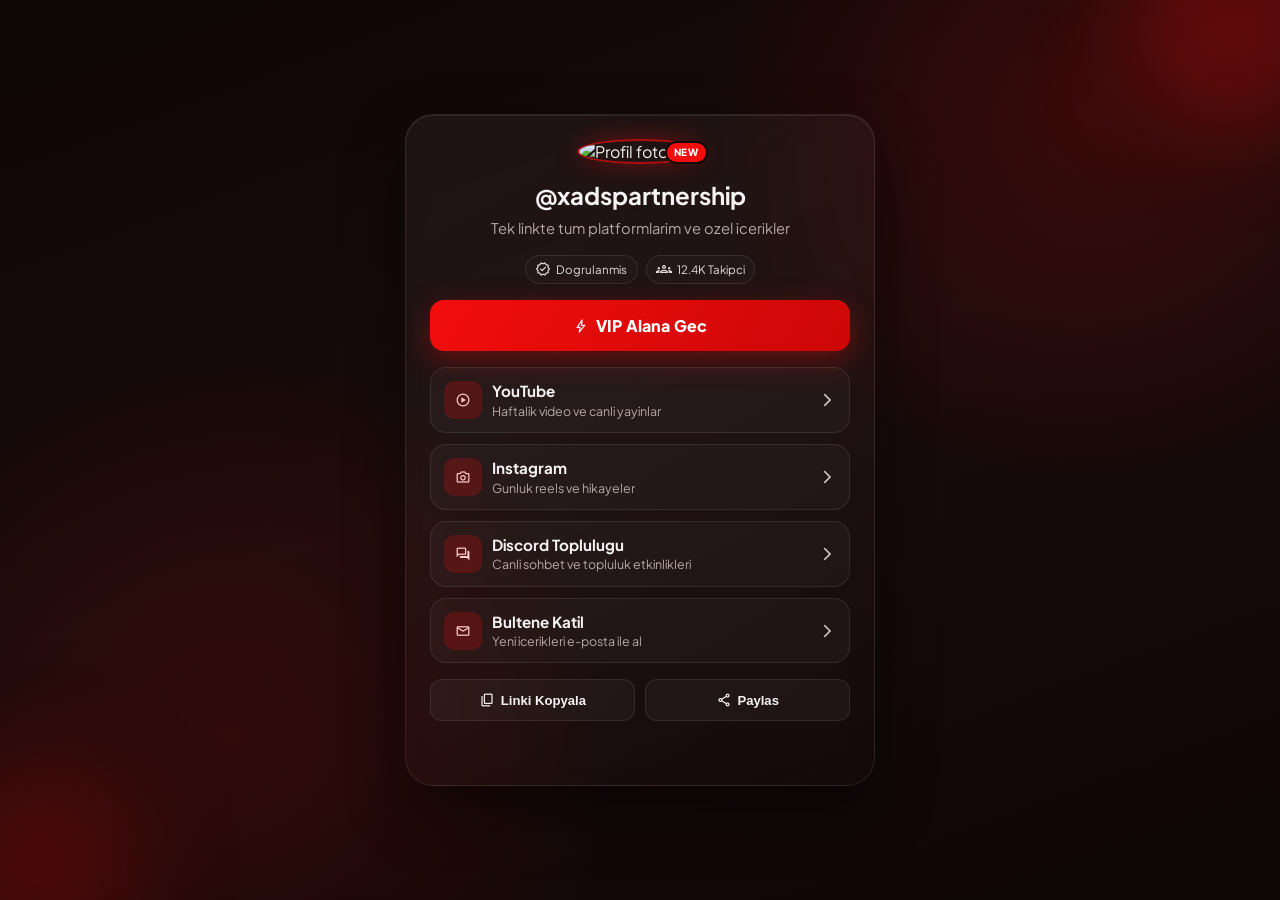
==== index.html @ 0bd26619 "first commit" ====
<!DOCTYPE html>
<html lang="tr">
  <head>
    <meta charset="UTF-8" />
    <meta name="viewport" content="width=device-width, initial-scale=1.0" />
    <title>XADS | Link Sayfasi</title>
    <link rel="preconnect" href="https://fonts.googleapis.com" />
    <link rel="preconnect" href="https://fonts.gstatic.com" crossorigin />
    <link
      href="https://fonts.googleapis.com/css2?family=Plus+Jakarta+Sans:wght@400;500;700;800&display=swap"
      rel="stylesheet"
    />
    <link
      href="https://fonts.googleapis.com/css2?family=Material+Symbols+Outlined:FILL@0..1&display=swap"
      rel="stylesheet"
    />
    <link rel="stylesheet" href="styles.css" />
  </head>
  <body>
    <div class="bg-orb orb-one" aria-hidden="true"></div>
    <div class="bg-orb orb-two" aria-hidden="true"></div>

    <main class="page-shell">
      <section class="profile-card">
        <header class="profile-header">
          <div class="avatar-wrap">
            <img
              src="https://images.unsplash.com/photo-1488426862026-3ee34a7d66df?auto=format&fit=crop&w=240&q=80"
              alt="Profil fotografi"
              class="avatar"
            />
            <span class="badge">NEW</span>
          </div>
          <h1>@xadspartnership</h1>
          <p class="subtitle">Tek linkte tum platformlarim ve ozel icerikler</p>
          <div class="meta-row">
            <span class="meta-pill">
              <span class="material-symbols-outlined">verified</span>
              Dogrulanmis
            </span>
            <span class="meta-pill">
              <span class="material-symbols-outlined">groups</span>
              12.4K Takipci
            </span>
          </div>
        </header>

        <a class="vip-btn" href="https://example.com/vip" target="_blank" rel="noreferrer">
          <span class="material-symbols-outlined">bolt</span>
          VIP Alana Gec
        </a>

        <section class="links" id="linksContainer" aria-label="Profil linkleri"></section>

        <div class="quick-actions">
          <button type="button" class="action-btn" id="copyBtn">
            <span class="material-symbols-outlined">content_copy</span>
            Linki Kopyala
          </button>
          <button type="button" class="action-btn" id="shareBtn">
            <span class="material-symbols-outlined">share</span>
            Paylas
          </button>
        </div>

        <p class="status-text" id="statusText" aria-live="polite"></p>
      </section>
    </main>

    <script src="script.js"></script>
  </body>
</html>
---- styles.css ----
:root {
  --bg: #130808;
  --bg-soft: #1b0d0d;
  --text: #f5f3f3;
  --muted: #b8a8a8;
  --accent: #f20d0d;
  --accent-soft: rgba(242, 13, 13, 0.22);
  --card: rgba(255, 255, 255, 0.03);
  --border: rgba(255, 255, 255, 0.09);
}

* {
  box-sizing: border-box;
}

html,
body {
  margin: 0;
  padding: 0;
}

body {
  min-height: 100svh;
  font-family: "Plus Jakarta Sans", sans-serif;
  color: var(--text);
  background:
    radial-gradient(circle at 85% 12%, rgba(242, 13, 13, 0.16), transparent 28%),
    radial-gradient(circle at 18% 82%, rgba(242, 13, 13, 0.12), transparent 30%),
    linear-gradient(160deg, #0f0606, #190b0b 48%, #0f0606);
  display: grid;
  place-items: center;
  padding: 1rem;
}

.page-shell {
  width: 100%;
  max-width: 470px;
}

.profile-card {
  background: linear-gradient(150deg, rgba(255, 255, 255, 0.05), rgba(255, 255, 255, 0.01));
  border: 1px solid var(--border);
  border-radius: 28px;
  padding: 1.25rem;
  backdrop-filter: blur(10px);
  box-shadow:
    0 25px 60px rgba(0, 0, 0, 0.45),
    inset 0 1px 0 rgba(255, 255, 255, 0.08);
}

.profile-header {
  text-align: center;
}

.avatar-wrap {
  position: relative;
  width: fit-content;
  margin: 0 auto 1rem;
}

.avatar {
  width: 96px;
  height: 96px;
  border-radius: 50%;
  object-fit: cover;
  border: 2px solid rgba(242, 13, 13, 0.7);
  box-shadow: 0 0 24px rgba(242, 13, 13, 0.36);
}

.badge {
  position: absolute;
  right: -4px;
  bottom: 0;
  background: var(--accent);
  color: #fff;
  border-radius: 999px;
  font-size: 0.62rem;
  padding: 0.2rem 0.46rem;
  font-weight: 800;
  letter-spacing: 0.04em;
  border: 2px solid var(--bg);
}

h1 {
  margin: 0;
  font-size: 1.35rem;
}

.subtitle {
  margin: 0.55rem auto 0;
  max-width: 30ch;
  color: var(--muted);
  font-size: 0.92rem;
  line-height: 1.45;
}

.meta-row {
  margin-top: 0.95rem;
  display: flex;
  justify-content: center;
  gap: 0.5rem;
  flex-wrap: wrap;
}

.meta-pill {
  border: 1px solid var(--border);
  border-radius: 999px;
  padding: 0.35rem 0.6rem;
  color: #e6dddd;
  font-size: 0.72rem;
  display: inline-flex;
  gap: 0.3rem;
  align-items: center;
  background: rgba(255, 255, 255, 0.02);
}

.material-symbols-outlined {
  font-size: 1rem;
  line-height: 1;
  vertical-align: middle;
}

.vip-btn {
  width: 100%;
  margin-top: 1rem;
  border: none;
  border-radius: 14px;
  padding: 0.95rem 1rem;
  text-decoration: none;
  color: #fff;
  font-weight: 800;
  letter-spacing: 0.01em;
  display: inline-flex;
  align-items: center;
  justify-content: center;
  gap: 0.45rem;
  background: linear-gradient(120deg, #f20d0d, #cc0707);
  box-shadow: 0 8px 28px rgba(242, 13, 13, 0.36);
  transition: transform 0.2s ease, box-shadow 0.2s ease;
}

.vip-btn:hover {
  transform: translateY(-2px);
  box-shadow: 0 12px 30px rgba(242, 13, 13, 0.5);
}

.links {
  margin-top: 1rem;
  display: grid;
  gap: 0.7rem;
}

.link-item {
  text-decoration: none;
  color: var(--text);
  border: 1px solid var(--border);
  border-radius: 16px;
  padding: 0.8rem;
  background: var(--card);
  display: grid;
  grid-template-columns: auto 1fr auto;
  gap: 0.65rem;
  align-items: center;
  transition: border-color 0.2s ease, transform 0.2s ease, background 0.2s ease;
  animation: reveal 0.45s ease both;
  animation-delay: calc(var(--index) * 80ms);
}

.link-item:hover {
  transform: translateY(-2px);
  border-color: rgba(242, 13, 13, 0.45);
  background: rgba(242, 13, 13, 0.1);
}

.link-icon {
  width: 38px;
  height: 38px;
  border-radius: 10px;
  display: grid;
  place-items: center;
  background: var(--accent-soft);
  color: #ffcece;
}

.link-copy h3 {
  margin: 0;
  font-size: 0.95rem;
}

.link-copy p {
  margin: 0.15rem 0 0;
  color: var(--muted);
  font-size: 0.78rem;
}

.arrow-icon {
  color: #d8c7c7;
}

.quick-actions {
  margin-top: 1rem;
  display: grid;
  grid-template-columns: 1fr 1fr;
  gap: 0.6rem;
}

.action-btn {
  border: 1px solid var(--border);
  border-radius: 12px;
  padding: 0.75rem 0.65rem;
  background: rgba(255, 255, 255, 0.04);
  color: var(--text);
  display: inline-flex;
  justify-content: center;
  align-items: center;
  gap: 0.35rem;
  font-size: 0.82rem;
  font-weight: 700;
  cursor: pointer;
  transition: background 0.2s ease, border-color 0.2s ease;
}

.action-btn:hover {
  background: rgba(242, 13, 13, 0.16);
  border-color: rgba(242, 13, 13, 0.5);
}

.status-text {
  min-height: 1.1rem;
  text-align: center;
  margin-top: 0.65rem;
  color: #f6a2a2;
  font-size: 0.76rem;
}

.bg-orb {
  position: fixed;
  width: 220px;
  height: 220px;
  border-radius: 50%;
  filter: blur(50px);
  z-index: -1;
  pointer-events: none;
}

.orb-one {
  top: -90px;
  right: -70px;
  background: rgba(242, 13, 13, 0.28);
}

.orb-two {
  left: -80px;
  bottom: -80px;
  background: rgba(242, 13, 13, 0.2);
}

@keyframes reveal {
  from {
    opacity: 0;
    transform: translateY(10px);
  }

  to {
    opacity: 1;
    transform: translateY(0);
  }
}

@media (min-width: 640px) {
  .profile-card {
    padding: 1.5rem;
  }

  h1 {
    font-size: 1.5rem;
  }
}

@media (prefers-reduced-motion: reduce) {
  *,
  *::before,
  *::after {
    animation: none !important;
    transition: none !important;
  }
}
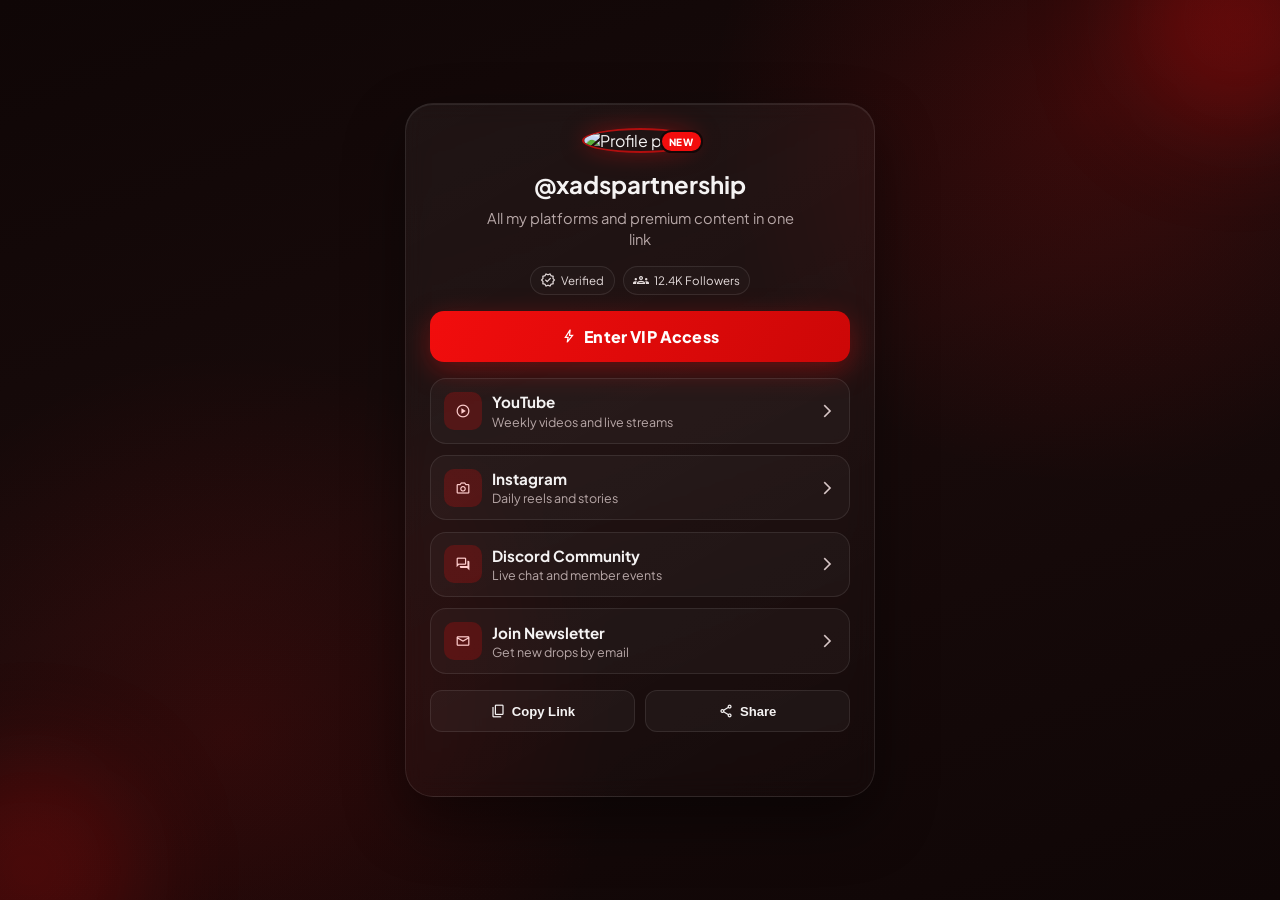
==== commit 1a43786a: "second" ====
--- a/index.html
+++ b/index.html
@@ -1,9 +1,9 @@
 <!DOCTYPE html>
-<html lang="tr">
+<html lang="en">
   <head>
     <meta charset="UTF-8" />
     <meta name="viewport" content="width=device-width, initial-scale=1.0" />
-    <title>XADS | Link Sayfasi</title>
+    <title data-i18n="meta.pageTitle">XADS | Link Page</title>
     <link rel="preconnect" href="https://fonts.googleapis.com" />
     <link rel="preconnect" href="https://fonts.gstatic.com" crossorigin />
     <link
@@ -25,41 +25,49 @@
         <header class="profile-header">
           <div class="avatar-wrap">
             <img
-              src="https://images.unsplash.com/photo-1488426862026-3ee34a7d66df?auto=format&fit=crop&w=240&q=80"
-              alt="Profil fotografi"
+              src="https://cdn1.telesco.pe/file/[base64].jpg"
+              alt="Profile photo"
+              data-i18n-attr="alt:profile.avatarAlt"
               class="avatar"
             />
             <span class="badge">NEW</span>
           </div>
           <h1>@xadspartnership</h1>
-          <p class="subtitle">Tek linkte tum platformlarim ve ozel icerikler</p>
+          <p class="subtitle" data-i18n="profile.subtitle">
+            All my platforms and premium content in one link
+          </p>
           <div class="meta-row">
-            <span class="meta-pill">
+            <span class="meta-pill" data-i18n-attr="aria-label:profile.verified">
               <span class="material-symbols-outlined">verified</span>
-              Dogrulanmis
+              <span data-i18n="profile.verified">Verified</span>
             </span>
-            <span class="meta-pill">
+            <span class="meta-pill" data-i18n-attr="aria-label:profile.followers">
               <span class="material-symbols-outlined">groups</span>
-              12.4K Takipci
+              <span data-i18n="profile.followers">12.4K Followers</span>
             </span>
           </div>
         </header>
 
         <a class="vip-btn" href="https://example.com/vip" target="_blank" rel="noreferrer">
           <span class="material-symbols-outlined">bolt</span>
-          VIP Alana Gec
+          <span data-i18n="cta.vip">Enter VIP Access</span>
         </a>
 
-        <section class="links" id="linksContainer" aria-label="Profil linkleri"></section>
+        <section
+          class="links"
+          id="linksContainer"
+          aria-label="Profile links"
+          data-i18n-attr="aria-label:links.aria"
+        ></section>
 
         <div class="quick-actions">
           <button type="button" class="action-btn" id="copyBtn">
             <span class="material-symbols-outlined">content_copy</span>
-            Linki Kopyala
+            <span data-i18n="actions.copy">Copy Link</span>
           </button>
           <button type="button" class="action-btn" id="shareBtn">
             <span class="material-symbols-outlined">share</span>
-            Paylas
+            <span data-i18n="actions.share">Share</span>
           </button>
         </div>
 
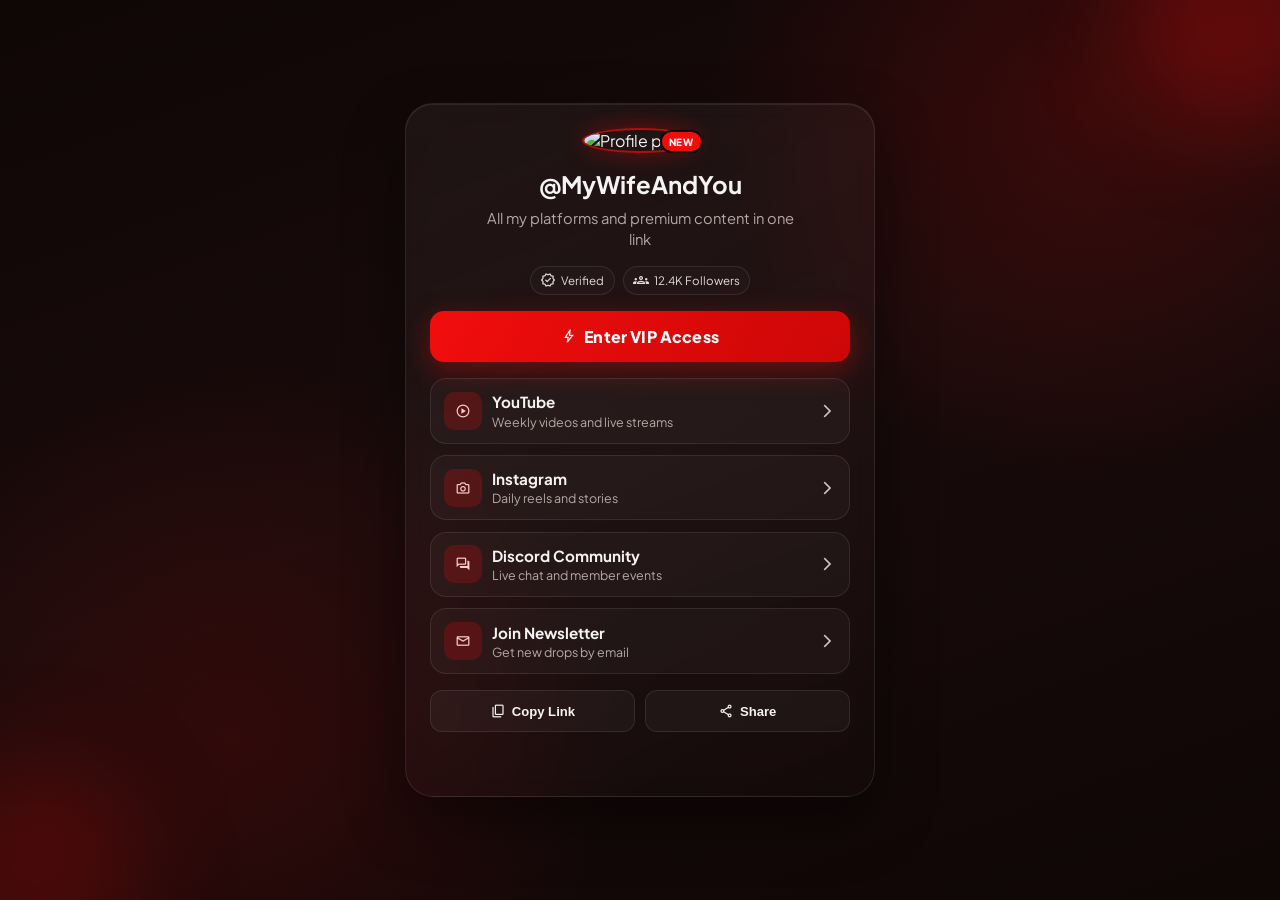
==== commit bc8840cb: "Update index.html" ====
--- a/index.html
+++ b/index.html
@@ -32,7 +32,7 @@
             />
             <span class="badge">NEW</span>
           </div>
-          <h1>@xadspartnership</h1>
+          <h1>@MyWifeAndYou</h1>
           <p class="subtitle" data-i18n="profile.subtitle">
             All my platforms and premium content in one link
           </p>
@@ -43,7 +43,7 @@
             </span>
             <span class="meta-pill" data-i18n-attr="aria-label:profile.followers">
               <span class="material-symbols-outlined">groups</span>
-              <span data-i18n="profile.followers">12.4K Followers</span>
+              <span data-i18n="profile.followers">487,3K Followers</span>
             </span>
           </div>
         </header>
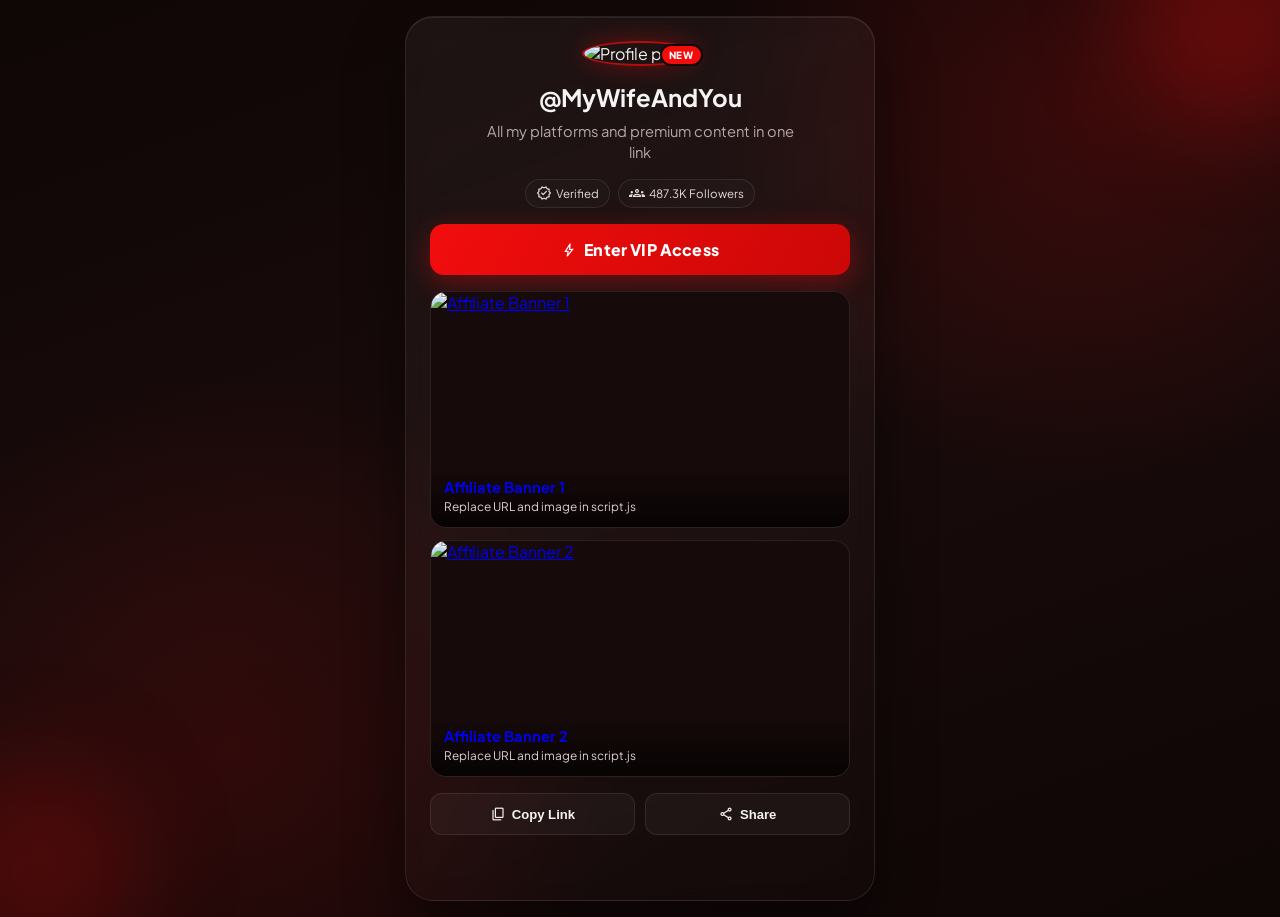
==== commit a32f76f9: "third" ====
--- a/index.html
+++ b/index.html
@@ -54,10 +54,10 @@
         </a>
 
         <section
-          class="links"
-          id="linksContainer"
-          aria-label="Profile links"
-          data-i18n-attr="aria-label:links.aria"
+          class="affiliate-banners"
+          id="affiliateBanners"
+          aria-label="Affiliate banners"
+          data-i18n-attr="aria-label:banners.aria"
         ></section>
 
         <div class="quick-actions">
--- a/styles.css
+++ b/styles.css
@@ -144,57 +144,57 @@
   box-shadow: 0 12px 30px rgba(242, 13, 13, 0.5);
 }
 
-.links {
+.affiliate-banners {
   margin-top: 1rem;
   display: grid;
-  gap: 0.7rem;
-}
-
-.link-item {
-  text-decoration: none;
-  color: var(--text);
+  gap: 0.75rem;
+}
+
+.affiliate-banner {
+  position: relative;
+  display: block;
+  overflow: hidden;
   border: 1px solid var(--border);
   border-radius: 16px;
-  padding: 0.8rem;
-  background: var(--card);
-  display: grid;
-  grid-template-columns: auto 1fr auto;
-  gap: 0.65rem;
-  align-items: center;
+  background: #170a0a;
   transition: border-color 0.2s ease, transform 0.2s ease, background 0.2s ease;
   animation: reveal 0.45s ease both;
   animation-delay: calc(var(--index) * 80ms);
-}
-
-.link-item:hover {
+  min-height: 140px;
+}
+
+.affiliate-banner:hover {
   transform: translateY(-2px);
   border-color: rgba(242, 13, 13, 0.45);
-  background: rgba(242, 13, 13, 0.1);
-}
-
-.link-icon {
-  width: 38px;
-  height: 38px;
-  border-radius: 10px;
-  display: grid;
-  place-items: center;
-  background: var(--accent-soft);
-  color: #ffcece;
-}
-
-.link-copy h3 {
+}
+
+.affiliate-banner img {
+  width: 100%;
+  height: 100%;
+  min-height: 140px;
+  aspect-ratio: 16 / 9;
+  display: block;
+  object-fit: cover;
+}
+
+.affiliate-overlay {
+  position: absolute;
+  left: 0;
+  right: 0;
+  bottom: 0;
+  padding: 0.85rem 0.8rem;
+  background: linear-gradient(to top, rgba(0, 0, 0, 0.7), transparent);
+}
+
+.affiliate-overlay h3 {
   margin: 0;
-  font-size: 0.95rem;
-}
-
-.link-copy p {
-  margin: 0.15rem 0 0;
-  color: var(--muted);
-  font-size: 0.78rem;
-}
-
-.arrow-icon {
-  color: #d8c7c7;
+  font-size: 0.92rem;
+}
+
+.affiliate-overlay p {
+  margin: 0.2rem 0 0;
+  color: #ddd0d0;
+  font-size: 0.74rem;
 }
 
 .quick-actions {
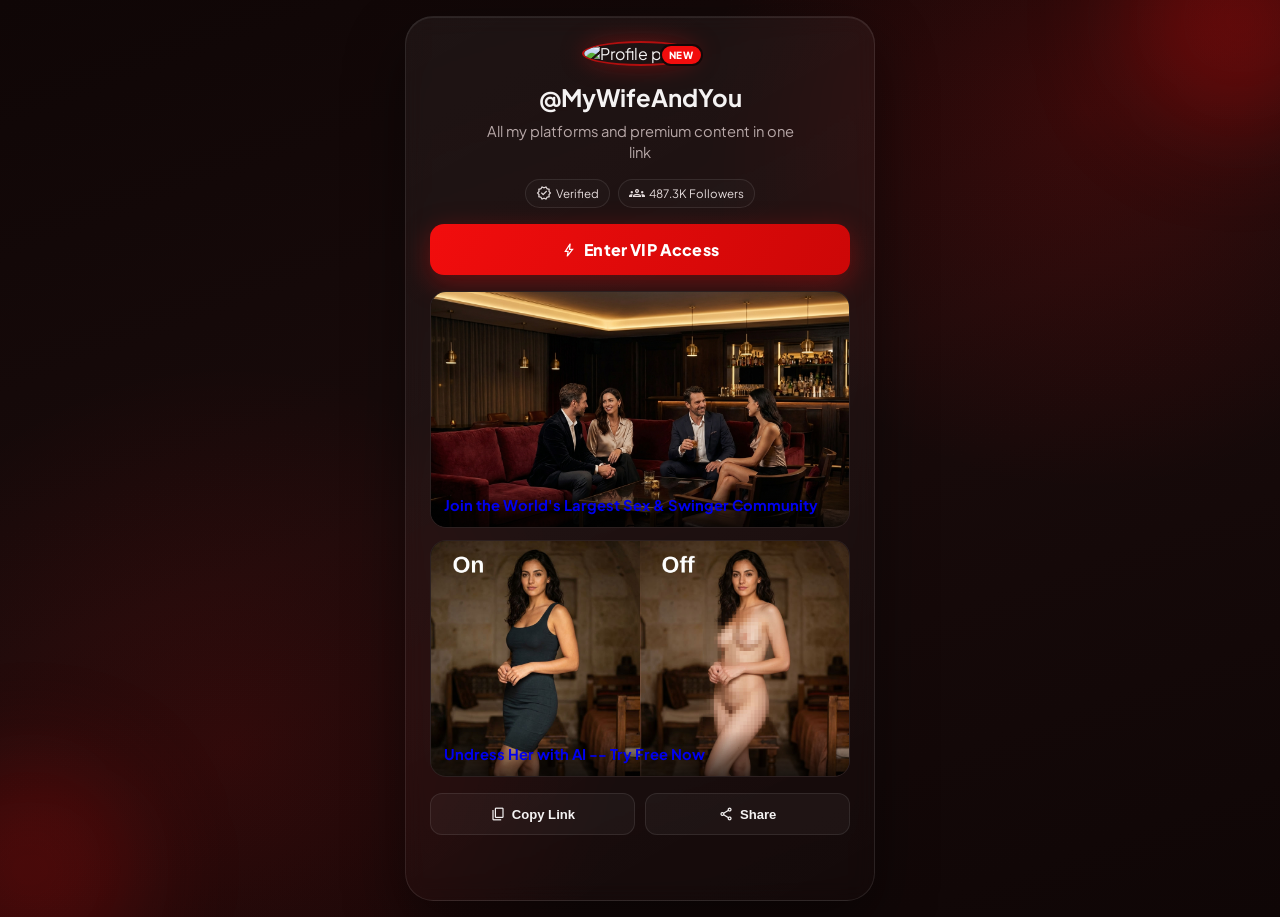
==== commit b516eef3: "forth" ====
--- a/index.html
+++ b/index.html
@@ -48,7 +48,7 @@
           </div>
         </header>
 
-        <a class="vip-btn" href="https://example.com/vip" target="_blank" rel="noreferrer">
+        <a class="vip-btn" href="https://t.co/6aD6LCg7ik" target="_blank" rel="noreferrer">
           <span class="material-symbols-outlined">bolt</span>
           <span data-i18n="cta.vip">Enter VIP Access</span>
         </a>
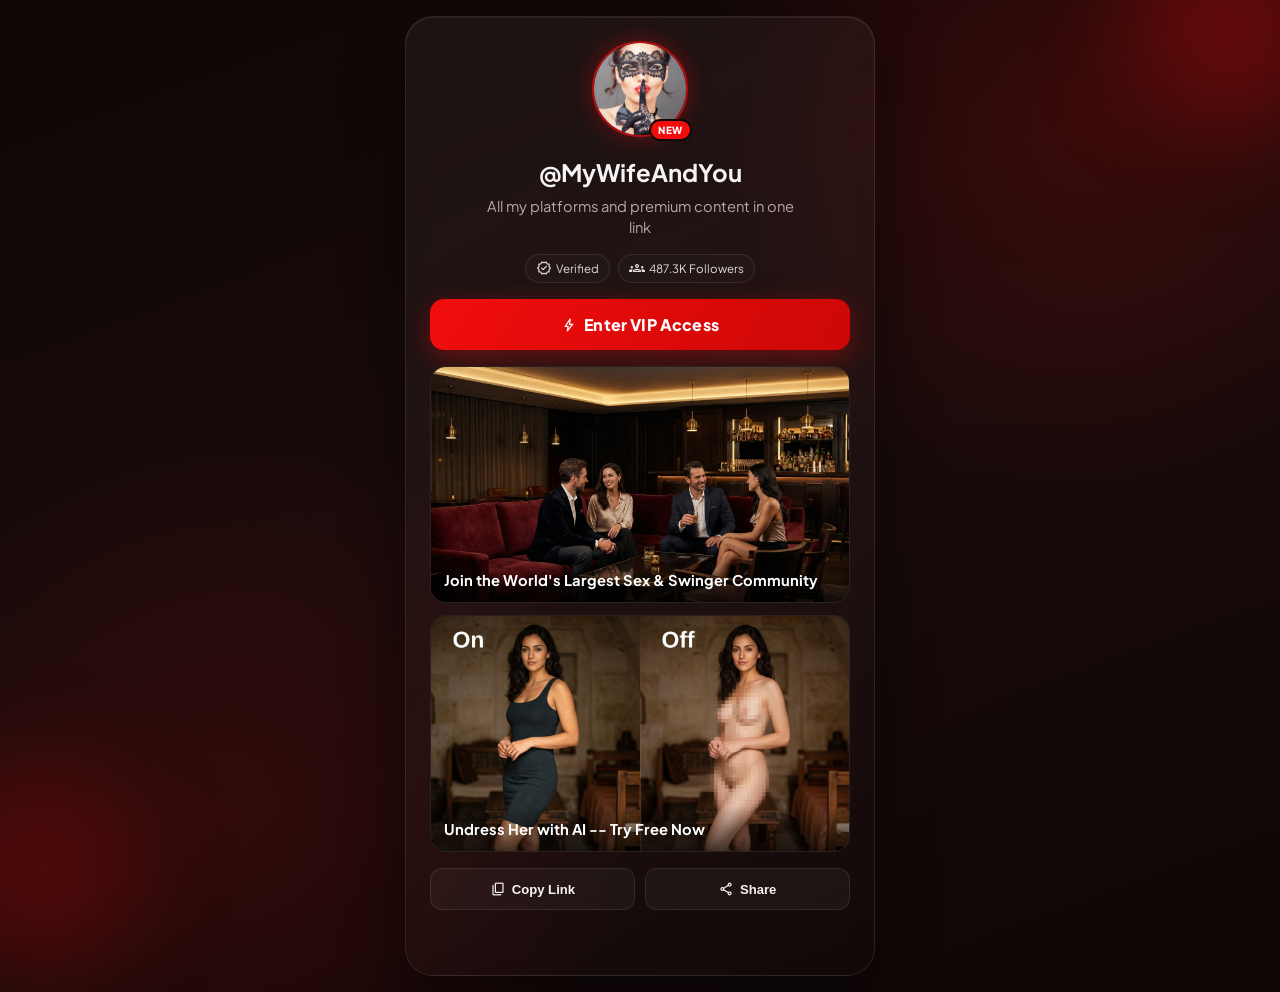
==== commit fad3a1df: "sixth" ====
--- a/index.html
+++ b/index.html
@@ -25,7 +25,7 @@
         <header class="profile-header">
           <div class="avatar-wrap">
             <img
-              src="https://cdn1.telesco.pe/file/[base64].jpg"
+              src="./images/n_GXWkrVpBOnIq9PWkJh6LaOilO-KtZTHz5idz458-6exdy5ZXE5asDMCZTk7KHfCa0qR.jpg"
               alt="Profile photo"
               data-i18n-attr="alt:profile.avatarAlt"
               class="avatar"
--- a/styles.css
+++ b/styles.css
@@ -189,11 +189,12 @@
 .affiliate-overlay h3 {
   margin: 0;
   font-size: 0.92rem;
+  color: #fff;
 }
 
 .affiliate-overlay p {
   margin: 0.2rem 0 0;
-  color: #ddd0d0;
+  color: #fff;
   font-size: 0.74rem;
 }
 
